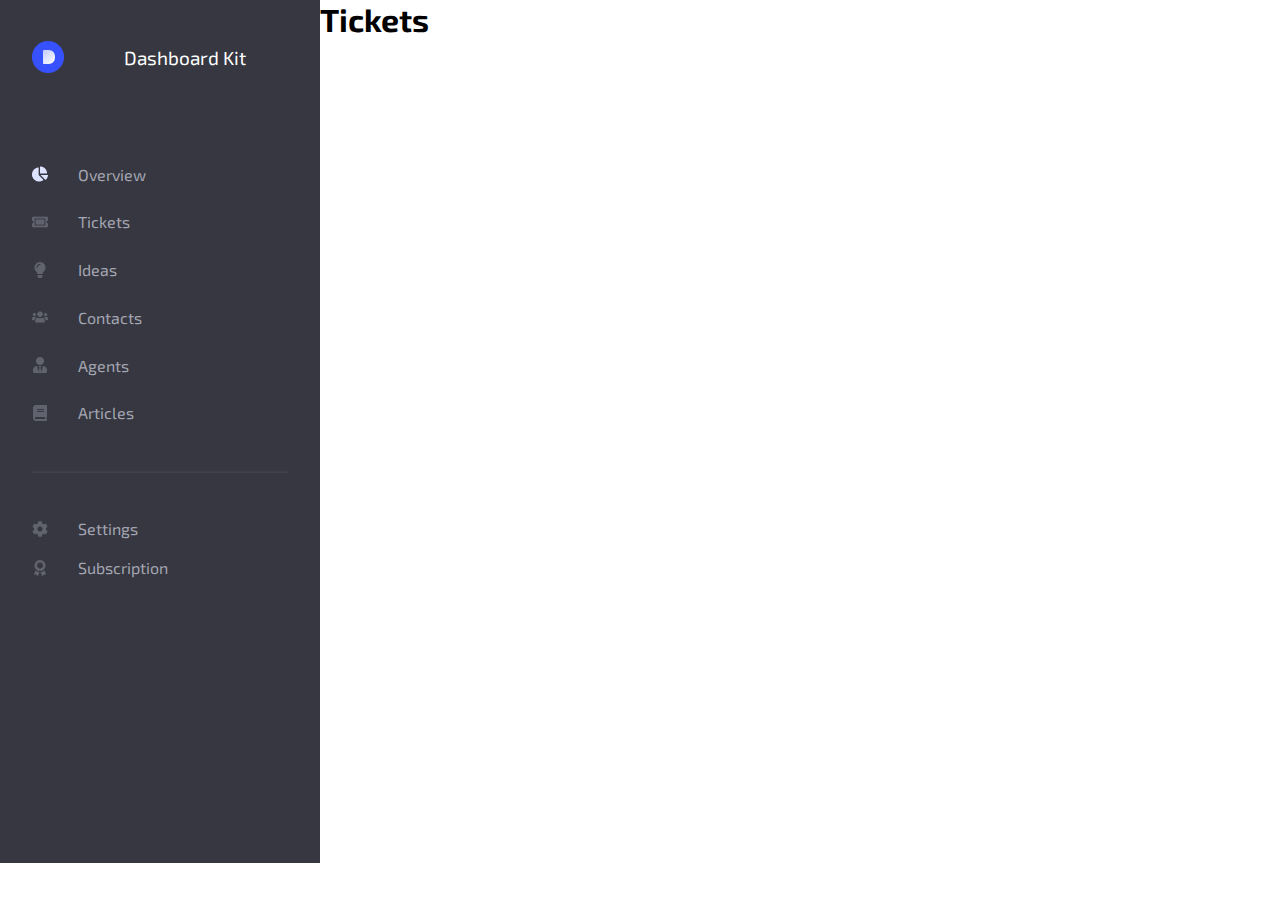
==== pages/tickets.html @ edb967a6 "feat: :rocket: Initial commit" ====
<!DOCTYPE html>
<html lang="en">

<head>
    <meta charset="UTF-8">
    <meta http-equiv="X-UA-Compatible" content="IE=edge">
    <meta name="viewport" content="width=device-width, initial-scale=1.0">
    <link rel="stylesheet" href="../style.css">
    <title>Tickets</title>
</head>

<body>
    <aside class="aside-menu">
        <div class="aside-header">
            <img src="../images/logo.png" alt="logo" width="32px" height="32px">
            <p>Dashboard Kit</p>
        </div>
        <div class="aside-list">
            <div class="aside-list-main">
                <ul>
                    <a href="../index.html">
                        <img src="../images/1. overview.png" alt="overview">
                        <li>Overview</li>
                    </a>
                    <a href="./tickets.html">
                        <img src="../images/2. tickets.png" alt="tickets">
                        <li>Tickets</li>
                    </a>
                    <a href="#">
                        <img src="../images/3. ideas.png" alt="ideas">
                        <li>Ideas</li>
                    </a>
                    <a href="#">
                        <img src="../images/4. contacts.png" alt="contacts">
                        <li>Contacts</li>
                    </a>
                    <a href="#">
                        <img src="../images/5. agents.png" alt="agents">
                        <li>Agents</li>
                    </a>
                    <a href="#">
                        <img src="../images/6. articles.png" alt="articles">
                        <li>Articles</li>
                    </a>
                </ul>
            </div>
            <hr class="aside-line">
            <div class="aside-list-additional">
                <ul>
                    <a href="#">
                        <img src="../images/a_1. settings.png" alt="settings">
                        <li>Settings</li>
                    </a>
                    <a href="#">
                        <img src="../images/a_2. subscription.png" alt="subscription">
                        <li>Subscription</li>
                    </a>
                </ul>
            </div>
        </div>
    </aside>
    <h1>Tickets</h1>
</body>

</html>
---- style.css ----
@import url('https://fonts.googleapis.com/css2?family=Exo+2:ital,wght@0,200;0,500;1,400&family=Inconsolata&family=Kdam+Thmor+Pro&display=swap');
    * {
        margin: 0;
        padding: 0;
        box-sizing: border-box;
        font-family: 'Exo 2', sans-serif;
    }
    
     ::placeholder {
        color: #A4A6B3;
    }
    /* Aside menu start*/
    
    body {
        display: flex;
        flex-direction: row;
    }
    
    .aside-menu {
        color: white;
        padding: 41px 32px;
        width: 320px;
        background-color: #363740;
        padding-bottom: 30vh;
    }
    
    .aside-header {
        font-size: 19px;
        display: flex;
        align-items: center;
        justify-content: space-between;
        margin-bottom: 63px;
    }
    
    .aside-header p {
        padding-right: 42px;
    }
    
    .aside-line {
        color: grey;
        width: 100%;
        opacity: 6%;
    }
    
    .aside-list {
        justify-content: space-between;
        width: 100%;
        font-size: 16px;
    }
    
    @media(max-width:520px) {
        body {
            flex-direction: column;
        }
        .aside-menu {
            padding: 30px;
            width: 100%;
            align-items: center;
        }
        .aside-list-main {
            align-items: center;
            justify-content: space-around;
        }
        .aside-header p {
            padding-right: 82px;
        }
        .cards-section {
            display: flex;
            flex-wrap: nowrap;
        }
        .graphic-section {
            flex-wrap: wrap;
            min-height: 100%;
            flex-direction: column !important;
        }
        .chart-block {
            height: 30%;
            margin-bottom: 0px;
        }
        .stats-block {
            height: 65%;
            width: 100%;
            flex-direction: row;
            align-items: center;
            flex-wrap: wrap;
        }
        .details-section {
            width: 100%;
            flex-direction: column !important;
        }
        .tickets-block,
        .tasks-block {
            margin-top: 50px;
            width: 260px !important;
        }
    }
    
    @media(max-width:830px) {
        .main-content {
            padding: 5px;
        }
        .main-bar {
            flex-direction: column;
        }
        .main-bar h1 {
            flex: 0.2;
        }
        .nav-content {
            justify-content: space-between;
            flex: 0.8;
            width: 100%;
            margin-right: 80px;
        }
        .search-bar {
            max-width: 30px;
        }
        .chart img {
            width: 200px;
            height: 220px;
        }
        .cards-section {
            flex-wrap: wrap;
        }
    }
    
    .aside-list-main ul {
        height: 35vh;
        align-items: flex-start;
        display: flex;
        flex-direction: column;
        justify-content: space-evenly;
        margin-bottom: 20px;
    }
    
    .aside-list-main ul a {
        align-items: center;
        justify-content: space-around;
        display: flex;
        flex-direction: row;
        list-style: none;
        text-decoration: none;
    }
    
    .aside-list-main ul a li {
        color: #A4A6B3;
        font-size: 16px;
        align-items: flex-start;
        padding-left: 30px;
    }
    
    .aside-list-main ul a li:hover {
        color: aliceblue;
        transition: 0.7s;
    }
    
    .aside-list-additional ul {
        margin-top: 30px;
        height: 10vh;
        align-items: flex-start;
        display: flex;
        flex-direction: column;
        justify-content: space-evenly;
    }
    
    .aside-list-additional ul a {
        align-items: center;
        min-height: 3vh;
        justify-content: space-around;
        display: flex;
        flex-direction: row;
        list-style: none;
        text-decoration: none;
        color: aliceblue;
    }
    
    .aside-list-additional ul a li {
        font-size: 16px;
        align-items: flex-start;
        padding-left: 30px;
        color: #A4A6B3;
    }
    
    .aside-list-additional ul :hover {
        color: aliceblue;
        transition: 0.7s;
    }
    /* Aside end */
    /* Main section start */
    
    .main-content {
        width: 100%;
        display: flex;
        flex-direction: column;
        padding: 30px;
        background-color: #eff3ff
    }
    
    .main-bar {
        align-items: center;
        height: 44px;
        display: flex;
        justify-content: space-between;
    }
    
    .main-bar h1 {
        flex: 0.4;
    }
    
    .nav-content {
        flex: 0.35;
        display: flex;
        align-items: center;
        margin-left: 130px;
        justify-content: space-evenly;
    }
    
    .search-bar {
        width: 160px;
        height: 30px;
        border: 0;
        background-color: #F7F8FC;
    }
    
    .vertical-line {
        border-left: 3px solid #A4A6B3;
        height: 32px;
    }
    
    #btn-notification,
    #btn-search {
        border: 0;
        background-color: #F7F8FC;
    }
    /* Main end */
    /* Cards section start */
    
    .cards-section {
        display: flex;
        align-items: center;
        justify-content: space-between;
        flex-direction: row;
        margin-top: 80px;
        flex-wrap: wrap;
    }
    
    .card {
        padding: 20px 0px;
        border: 1px solid #A4A6B3;
        background-color: #fff;
        border-radius: 5px;
        width: 258px;
        height: 130px;
        display: flex;
        flex-direction: column;
        align-items: center;
        justify-content: space-evenly;
        margin-bottom: 30px;
    }
    
    .card p {
        color: #9FA2B4;
        font-weight: 600;
    }
    
    .card h1 {
        color: #363740;
        font-weight: 700;
    }
    
    .card:hover {
        cursor: pointer;
        background-color: rgb(243, 243, 243);
        transition: 0.7s;
        border: 2px solid blue;
        color: blue;
    }
    
    .card p:hover {
        color: blue;
        transition: 0.7s;
    }
    
    .card h1:hover {
        color: blue;
        transition: 0.7s;
    }
    /* Cards end*/
    /* Graphic section start */
    
    .graphic-section {
        margin-top: 20px;
        height: 546px;
        border: 1px solid #9FA2B4;
        border-radius: 5px;
        background-color: #F7F8FC;
        display: flex;
        flex-direction: row;
    }
    
    .chart-block {
        flex: 0.65;
        margin: 32px;
    }
    
    .chart-header {
        font-size: 19px;
        font-weight: 700;
    }
    
    .chart-description {
        font-weight: 400;
        font-size: 12px;
        color: #9FA2B4;
        display: flex;
        justify-content: space-between;
        align-items: center;
        flex-direction: row;
        margin-bottom: 54px;
    }
    
    .chart-day {
        width: 180px;
        display: flex;
        flex-direction: row;
        justify-content: space-evenly;
        align-items: center;
    }
    
    .chart-line-today {
        width: 16px;
        height: 1px;
        border: 1px solid rgb(0, 30, 255);
    }
    
    .chart-line-yesterday {
        width: 16px;
        height: 1px;
        border: 1px solid rgb(201, 201, 201);
    }
    
    .stats-block {
        border-left: 1px solid #d4d4d5;
        flex: 0.35;
        display: flex;
        flex-direction: column;
        justify-content: space-between;
        align-items: center;
    }
    
    .stats-resolved,
    .stats-received,
    .stats-average-first,
    .stats-average-time,
    .stats-resolution {
        border-bottom: 1px solid #d4d4d5;
        width: 100%;
        border-radius: 3px;
        display: flex;
        flex: 0.2;
        justify-content: space-evenly;
        flex-direction: column;
        align-items: center;
    }
    
    .stats-resolved p,
    .stats-received p,
    .stats-average-first p,
    .stats-average-time p,
    .stats-resolution p {
        font-size: 30px;
    }
    
    .stats-header {
        font-size: 16px;
        font-weight: 600;
        color: #9FA2B4;
    }
    /* Graphic end */
    /* Details section start */
    
    .details-section {
        margin-top: 30px;
        display: flex;
        width: 100%;
        height: 340px;
        justify-content: space-between;
        flex-direction: row;
    }
    
    .tickets-block,
    .tasks-block {
        display: flex;
        flex-direction: column;
        background-color: rgb(249, 248, 248);
        border-radius: 5px;
        width: 546px;
        border: 1px solid #A4A6B3;
    }
    
    .tickets-header,
    .tasks-header {
        padding: 32px 32px 16px 32px;
        display: flex;
        flex: 1;
        justify-content: space-between;
        align-items: center;
    }
    
    .tickets-title h1 {
        font-weight: 700;
        font-size: 19px;
    }
    
    .tasks-title h1 {
        font-weight: 700;
        font-size: 19px;
    }
    
    .tasks-title p {
        font-size: 12px;
        font-weight: 400;
    }
    
    .tickets-title p {
        font-size: 12px;
        font-weight: 400;
    }
    
    .tickets-block a,
    .tasks-block a {
        font-weight: 600;
        font-size: 14px;
        text-decoration: none;
        color: blue;
    }
    
    #group {
        color: #A4A6B3;
    }
    
    .tickets-content,
    .tasks-content {
        flex: 5;
        margin-top: 12px;
        display: flex;
        justify-content: space-between;
        flex-direction: column;
    }
    
    .tickets-item,
    .tasks-item {
        padding-left: 32px;
        padding-right: 32px;
        display: flex;
        flex: 1;
        flex-direction: row;
        align-items: center;
        justify-content: space-between;
    }
    
    .tickets-item h4 {
        font-size: 14px;
        font-weight: 600;
    }
    
    .tickets-item p {
        color: #9FA2B4;
    }
    
    #task-input {
        height: 100%;
        color: #d4d4d5;
        border-radius: 5px;
        border: 1px solid #F7F8FC;
        background-color: rgb(249, 248, 248);
        width: 90%;
    }
    
    #btn-add {
        border: 1px solid #d4d5d6;
        border-radius: 10px;
        color: #9FA2B4;
        font-size: 20px;
        font-weight: 600;
        background-color: #e3e3e5;
        width: 30px;
        height: 30px;
    }
    
    #urgent-label {
        border-radius: 8px;
        background-color: #FEC400;
        color: #F7F8FC;
        text-align: center;
        width: 100px;
    }
    
    #new-label {
        border-radius: 8px;
        background-color: #29CC97;
        color: #F7F8FC;
        text-align: center;
        width: 100px;
    }
    
    #default-label {
        border-radius: 8px;
        background-color: #F0F1F7;
        color: #9FA2B4;
        text-align: center;
        width: 100px;
    }
    /* Detalis end */
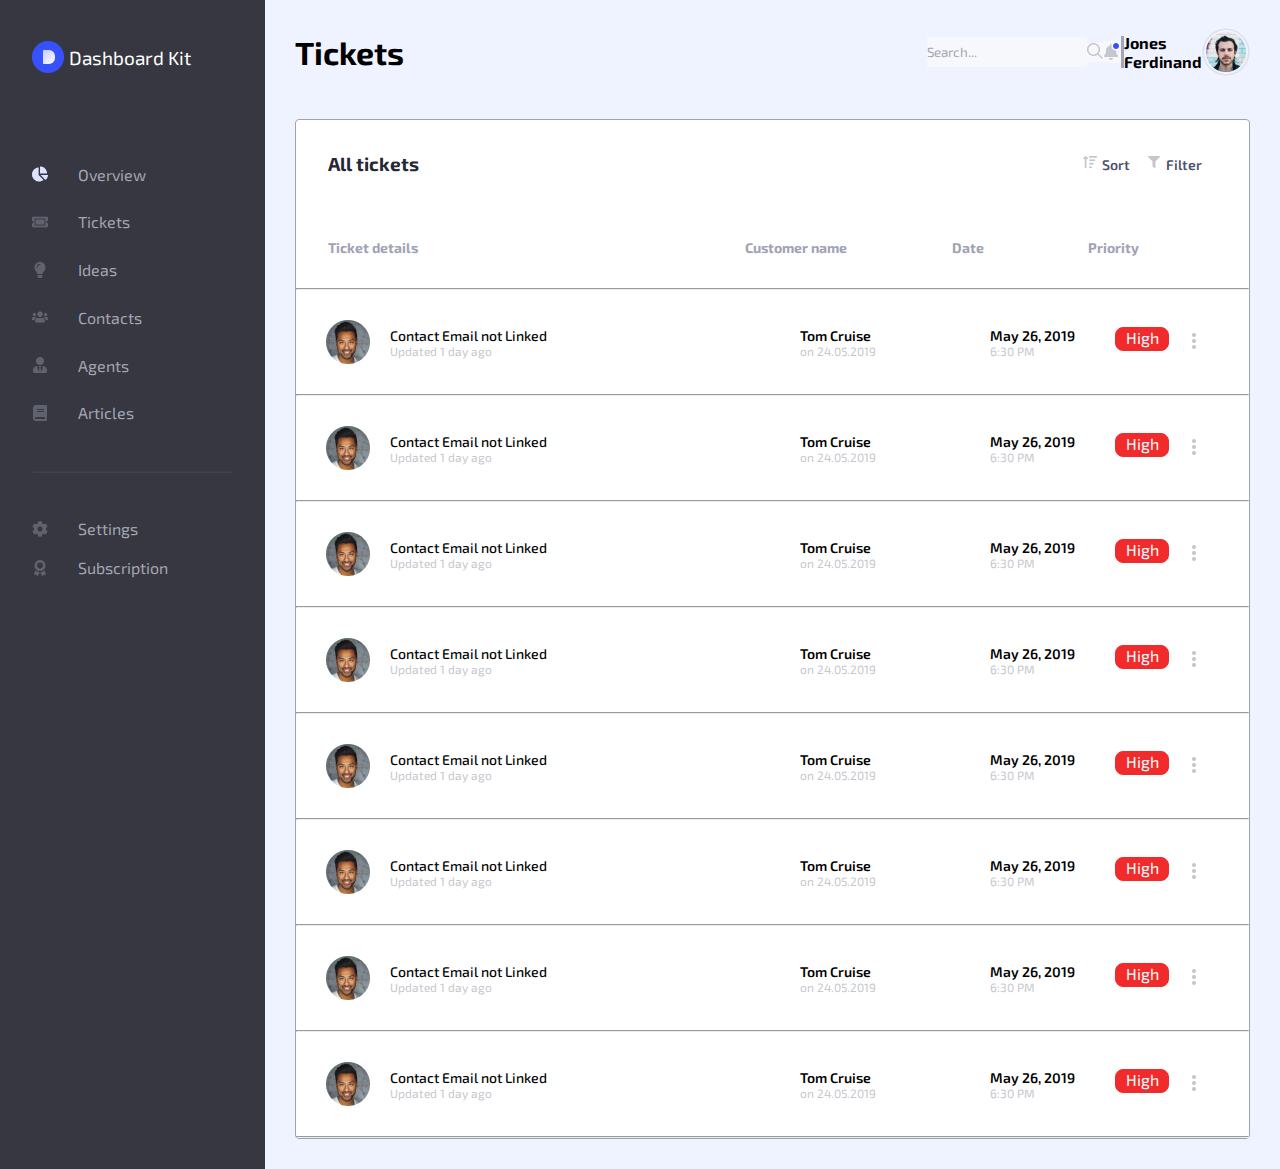
==== commit 47f48988: "feat: :art: Tickets page add" ====
--- a/pages/tickets.html
+++ b/pages/tickets.html
@@ -5,7 +5,8 @@
     <meta charset="UTF-8">
     <meta http-equiv="X-UA-Compatible" content="IE=edge">
     <meta name="viewport" content="width=device-width, initial-scale=1.0">
-    <link rel="stylesheet" href="../style.css">
+    <link rel="stylesheet" href="../styles/style.css">
+    <link rel="stylesheet" href="../styles/tickets.css">
     <title>Tickets</title>
 </head>
 
@@ -59,7 +60,264 @@
             </div>
         </div>
     </aside>
-    <h1>Tickets</h1>
+    <main class="tickets-main">
+        <nav class="main-bar">
+            <h1>Tickets</h1>
+            <div class="nav-content">
+                <input class="search-bar" placeholder="Search..." type="text">
+                <button id="btn-search">
+                    <img src="../images/search.png" alt="search">
+                </button>
+                <button id="btn-notification">
+                    <img src="../images/new.png" alt="notification">
+                </button>
+                <span class="vertical-line"></span>
+                <h4>Jones Ferdinand</h4>
+                <img src="../images/photo.png" alt="account">
+            </div>
+        </nav>
+        <section class="tickets-section">
+            <div class="tickets-section-header">
+                <h2 class="tickets-section-title">All tickets</h2>
+                <div class="ticket-btns">
+                    <div class="btn">
+                        <img src="../images/sort.png" alt="sort">
+                        <button id="btn-sort">Sort</button>
+                    </div>
+                    <div class="btn">
+                        <img src="../images/filter.png" alt="filter">
+                        <button id="btn-filter">Filter</button>
+                    </div>
+
+                </div>
+            </div>
+            <div class="tickets-table-description">
+                <h2 class="tickets-decription-title">Ticket details</h2>
+                <h2 class="tickets-decription-customer">Customer name</h2>
+                <h2 class="tickets-decription-date">Date</h2>
+                <h2 class="tickets-decription-prioriy">Priority</h2>
+            </div>
+            <hr style="width: 100%;">
+            <div class="customers-table">
+                <div class="customer-section">
+                    <div class="customer-message">
+                        <img src="../images/5.png" alt="customer">
+                        <div class="customer-message-details">
+                            <h4>Contact Email not Linked</h4>
+                            <p>Updated 1 day ago</p>
+                        </div>
+                    </div>
+                    <div class="customer-section-details">
+                        <div class="customer-name">
+                            <h4>Tom Cruise</h4>
+                            <p>on 24.05.2019</p>
+                        </div>
+                        <div class="customer-date">
+                            <h4>May 26, 2019</h4>
+                            <p>6:30 PM</p>
+                        </div>
+                        <div class="customer-priority">
+                            <div class="priority-label">High</div>
+                        </div>
+
+                    </div>
+                    <div class="icon-more">
+                        <img src="../images/more - vertical.png" alt="more">
+                    </div>
+                </div>
+                <hr>
+                <div class="customer-section">
+                    <div class="customer-message">
+                        <img src="../images/5.png" alt="customer">
+                        <div class="customer-message-details">
+                            <h4>Contact Email not Linked</h4>
+                            <p>Updated 1 day ago</p>
+                        </div>
+                    </div>
+                    <div class="customer-section-details">
+                        <div class="customer-name">
+                            <h4>Tom Cruise</h4>
+                            <p>on 24.05.2019</p>
+                        </div>
+                        <div class="customer-date">
+                            <h4>May 26, 2019</h4>
+                            <p>6:30 PM</p>
+                        </div>
+                        <div class="customer-priority">
+                            <div class="priority-label">High</div>
+                        </div>
+
+                    </div>
+                    <div class="icon-more">
+                        <img src="../images/more - vertical.png" alt="more">
+                    </div>
+                </div>
+                <hr>
+                <div class="customer-section">
+                    <div class="customer-message">
+                        <img src="../images/5.png" alt="customer">
+                        <div class="customer-message-details">
+                            <h4>Contact Email not Linked</h4>
+                            <p>Updated 1 day ago</p>
+                        </div>
+                    </div>
+                    <div class="customer-section-details">
+                        <div class="customer-name">
+                            <h4>Tom Cruise</h4>
+                            <p>on 24.05.2019</p>
+                        </div>
+                        <div class="customer-date">
+                            <h4>May 26, 2019</h4>
+                            <p>6:30 PM</p>
+                        </div>
+                        <div class="customer-priority">
+                            <div class="priority-label">High</div>
+                        </div>
+
+                    </div>
+                    <div class="icon-more">
+                        <img src="../images/more - vertical.png" alt="more">
+                    </div>
+                </div>
+                <hr>
+                <div class="customer-section">
+                    <div class="customer-message">
+                        <img src="../images/5.png" alt="customer">
+                        <div class="customer-message-details">
+                            <h4>Contact Email not Linked</h4>
+                            <p>Updated 1 day ago</p>
+                        </div>
+                    </div>
+                    <div class="customer-section-details">
+                        <div class="customer-name">
+                            <h4>Tom Cruise</h4>
+                            <p>on 24.05.2019</p>
+                        </div>
+                        <div class="customer-date">
+                            <h4>May 26, 2019</h4>
+                            <p>6:30 PM</p>
+                        </div>
+                        <div class="customer-priority">
+                            <div class="priority-label">High</div>
+                        </div>
+
+                    </div>
+                    <div class="icon-more">
+                        <img src="../images/more - vertical.png" alt="more">
+                    </div>
+                </div>
+                <hr>
+                <div class="customer-section">
+                    <div class="customer-message">
+                        <img src="../images/5.png" alt="customer">
+                        <div class="customer-message-details">
+                            <h4>Contact Email not Linked</h4>
+                            <p>Updated 1 day ago</p>
+                        </div>
+                    </div>
+                    <div class="customer-section-details">
+                        <div class="customer-name">
+                            <h4>Tom Cruise</h4>
+                            <p>on 24.05.2019</p>
+                        </div>
+                        <div class="customer-date">
+                            <h4>May 26, 2019</h4>
+                            <p>6:30 PM</p>
+                        </div>
+                        <div class="customer-priority">
+                            <div class="priority-label">High</div>
+                        </div>
+
+                    </div>
+                    <div class="icon-more">
+                        <img src="../images/more - vertical.png" alt="more">
+                    </div>
+                </div>
+                <hr>
+                <div class="customer-section">
+                    <div class="customer-message">
+                        <img src="../images/5.png" alt="customer">
+                        <div class="customer-message-details">
+                            <h4>Contact Email not Linked</h4>
+                            <p>Updated 1 day ago</p>
+                        </div>
+                    </div>
+                    <div class="customer-section-details">
+                        <div class="customer-name">
+                            <h4>Tom Cruise</h4>
+                            <p>on 24.05.2019</p>
+                        </div>
+                        <div class="customer-date">
+                            <h4>May 26, 2019</h4>
+                            <p>6:30 PM</p>
+                        </div>
+                        <div class="customer-priority">
+                            <div class="priority-label">High</div>
+                        </div>
+
+                    </div>
+                    <div class="icon-more">
+                        <img src="../images/more - vertical.png" alt="more">
+                    </div>
+                </div>
+                <hr>
+                <div class="customer-section">
+                    <div class="customer-message">
+                        <img src="../images/5.png" alt="customer">
+                        <div class="customer-message-details">
+                            <h4>Contact Email not Linked</h4>
+                            <p>Updated 1 day ago</p>
+                        </div>
+                    </div>
+                    <div class="customer-section-details">
+                        <div class="customer-name">
+                            <h4>Tom Cruise</h4>
+                            <p>on 24.05.2019</p>
+                        </div>
+                        <div class="customer-date">
+                            <h4>May 26, 2019</h4>
+                            <p>6:30 PM</p>
+                        </div>
+                        <div class="customer-priority">
+                            <div class="priority-label">High</div>
+                        </div>
+
+                    </div>
+                    <div class="icon-more">
+                        <img src="../images/more - vertical.png" alt="more">
+                    </div>
+                </div>
+                <hr>
+                <div class="customer-section">
+                    <div class="customer-message">
+                        <img src="../images/5.png" alt="customer">
+                        <div class="customer-message-details">
+                            <h4>Contact Email not Linked</h4>
+                            <p>Updated 1 day ago</p>
+                        </div>
+                    </div>
+                    <div class="customer-section-details">
+                        <div class="customer-name">
+                            <h4>Tom Cruise</h4>
+                            <p>on 24.05.2019</p>
+                        </div>
+                        <div class="customer-date">
+                            <h4>May 26, 2019</h4>
+                            <p>6:30 PM</p>
+                        </div>
+                        <div class="customer-priority">
+                            <div class="priority-label">High</div>
+                        </div>
+
+                    </div>
+                    <div class="icon-more">
+                        <img src="../images/more - vertical.png" alt="more">
+                    </div>
+                </div>
+                <hr>
+            </div>
+        </section>
+    </main>
 </body>
 
 </html>--- a/styles/style.css
+++ b/styles/style.css
@@ -0,0 +1,510 @@
+    @import url('https://fonts.googleapis.com/css2?family=Exo+2:ital,wght@0,200;0,500;1,400&family=Inconsolata&family=Kdam+Thmor+Pro&display=swap');
+    * {
+        margin: 0;
+        padding: 0;
+        box-sizing: border-box;
+        font-family: 'Exo 2', sans-serif;
+    }
+    
+     ::placeholder {
+        color: #A4A6B3;
+    }
+    /* Aside menu start*/
+    
+    body {
+        display: flex;
+        flex-direction: row;
+    }
+    
+    .aside-menu {
+        color: white;
+        padding: 41px 32px;
+        width: 320px;
+        background-color: #363740;
+        padding-bottom: 30vh;
+    }
+    
+    .aside-header {
+        font-size: 19px;
+        display: flex;
+        align-items: center;
+        justify-content: space-between;
+        margin-bottom: 63px;
+    }
+    
+    .aside-header p {
+        padding-right: 42px;
+    }
+    
+    .aside-line {
+        color: grey;
+        width: 100%;
+        opacity: 6%;
+    }
+    
+    .aside-list {
+        justify-content: space-between;
+        width: 100%;
+        font-size: 16px;
+    }
+    
+    @media(max-width:520px) {
+        body {
+            flex-direction: column
+        }
+        .aside-menu {
+            padding: 30px;
+            width: 100%;
+            align-items: center;
+        }
+        .aside-list-main {
+            align-items: center;
+            justify-content: space-around;
+        }
+        .aside-header p {
+            padding-right: 82px;
+        }
+        .cards-section {
+            display: flex;
+            flex-wrap: nowrap;
+        }
+        .graphic-section {
+            flex-wrap: wrap;
+            min-height: 100%;
+            flex-direction: column !important;
+        }
+        .chart-block {
+            height: 30%;
+            margin-bottom: 0px;
+        }
+        .stats-block {
+            height: 65%;
+            width: 100%;
+            flex-direction: row;
+            align-items: center;
+            flex-wrap: wrap;
+        }
+        .details-section {
+            width: 100%;
+            flex-direction: column !important;
+        }
+        .tickets-block,
+        .tasks-block {
+            margin-top: 50px;
+            width: 260px !important;
+        }
+    }
+    
+    @media(max-width:830px) {
+        .main-bar {
+            flex-direction: column;
+        }
+        .main-bar h1 {
+            flex: 0.2;
+        }
+        .nav-content {
+            justify-content: space-between;
+            flex: 0.8;
+            width: 100%;
+            margin-right: 80px;
+        }
+        .search-bar {
+            max-width: 30px;
+        }
+        .chart img {
+            width: 200px;
+            height: 220px;
+        }
+        .cards-section {
+            flex-wrap: wrap;
+        }
+    }
+    
+    .aside-list-main ul {
+        height: 35vh;
+        align-items: flex-start;
+        display: flex;
+        flex-direction: column;
+        justify-content: space-evenly;
+        margin-bottom: 20px;
+    }
+    
+    .aside-list-main ul a {
+        align-items: center;
+        justify-content: space-around;
+        display: flex;
+        flex-direction: row;
+        list-style: none;
+        text-decoration: none;
+    }
+    
+    .aside-list-main ul a li {
+        color: #A4A6B3;
+        font-size: 16px;
+        align-items: flex-start;
+        padding-left: 30px;
+    }
+    
+    .aside-list-main ul a li:hover {
+        color: aliceblue;
+        transition: 0.7s;
+    }
+    
+    .aside-list-additional ul {
+        margin-top: 30px;
+        height: 10vh;
+        align-items: flex-start;
+        display: flex;
+        flex-direction: column;
+        justify-content: space-evenly;
+    }
+    
+    .aside-list-additional ul a {
+        align-items: center;
+        min-height: 3vh;
+        justify-content: space-around;
+        display: flex;
+        flex-direction: row;
+        list-style: none;
+        text-decoration: none;
+        color: aliceblue;
+    }
+    
+    .aside-list-additional ul a li {
+        font-size: 16px;
+        align-items: flex-start;
+        padding-left: 30px;
+        color: #A4A6B3;
+    }
+    
+    .aside-list-additional ul :hover {
+        color: aliceblue;
+        transition: 0.7s;
+    }
+    /* Aside end */
+    /* Main section start */
+    
+    .main-content {
+        width: 100%;
+        display: flex;
+        flex-direction: column;
+        padding: 30px;
+        background-color: #eff3ff
+    }
+    
+    .main-bar {
+        align-items: center;
+        height: 44px;
+        display: flex;
+        justify-content: space-between;
+    }
+    
+    .main-bar h1 {
+        flex: 0.4;
+    }
+    
+    .nav-content {
+        flex: 0.35;
+        display: flex;
+        align-items: center;
+        margin-left: 130px;
+        justify-content: space-evenly;
+    }
+    
+    .search-bar {
+        width: 160px;
+        height: 30px;
+        border: 0;
+        background-color: #F7F8FC;
+    }
+    
+    .vertical-line {
+        border-left: 3px solid #A4A6B3;
+        height: 32px;
+    }
+    
+    #btn-notification,
+    #btn-search {
+        border: 0;
+        background-color: #F7F8FC;
+    }
+    /* Main end */
+    /* Cards section start */
+    
+    .cards-section {
+        display: flex;
+        align-items: center;
+        justify-content: space-between;
+        flex-direction: row;
+        margin-top: 80px;
+        flex-wrap: wrap;
+    }
+    
+    .card {
+        padding: 20px 0px;
+        border: 1px solid #A4A6B3;
+        background-color: #fff;
+        border-radius: 5px;
+        width: 258px;
+        height: 130px;
+        display: flex;
+        flex-direction: column;
+        align-items: center;
+        justify-content: space-evenly;
+        margin-bottom: 30px;
+    }
+    
+    .card p {
+        color: #9FA2B4;
+        font-weight: 600;
+    }
+    
+    .card h1 {
+        color: #363740;
+        font-weight: 700;
+    }
+    
+    .card:hover {
+        cursor: pointer;
+        background-color: rgb(243, 243, 243);
+        transition: 0.7s;
+        border: 2px solid blue;
+        color: blue;
+    }
+    
+    .card p:hover {
+        color: blue;
+        transition: 0.7s;
+    }
+    
+    .card h1:hover {
+        color: blue;
+        transition: 0.7s;
+    }
+    /* Cards end*/
+    /* Graphic section start */
+    
+    .graphic-section {
+        margin-top: 20px;
+        height: 546px;
+        border: 1px solid #9FA2B4;
+        border-radius: 5px;
+        background-color: #F7F8FC;
+        display: flex;
+        flex-direction: row;
+    }
+    
+    .chart-block {
+        flex: 0.65;
+        margin: 32px;
+    }
+    
+    .chart-header {
+        font-size: 19px;
+        font-weight: 700;
+    }
+    
+    .chart-description {
+        font-weight: 400;
+        font-size: 12px;
+        color: #9FA2B4;
+        display: flex;
+        justify-content: space-between;
+        align-items: center;
+        flex-direction: row;
+        margin-bottom: 54px;
+    }
+    
+    .chart-day {
+        width: 180px;
+        display: flex;
+        flex-direction: row;
+        justify-content: space-evenly;
+        align-items: center;
+    }
+    
+    .chart-line-today {
+        width: 16px;
+        height: 1px;
+        border: 1px solid rgb(0, 30, 255);
+    }
+    
+    .chart-line-yesterday {
+        width: 16px;
+        height: 1px;
+        border: 1px solid rgb(201, 201, 201);
+    }
+    
+    .stats-block {
+        border-left: 1px solid #d4d4d5;
+        flex: 0.35;
+        display: flex;
+        flex-direction: column;
+        justify-content: space-between;
+        align-items: center;
+    }
+    
+    .stats-resolved,
+    .stats-received,
+    .stats-average-first,
+    .stats-average-time,
+    .stats-resolution {
+        border-bottom: 1px solid #d4d4d5;
+        width: 100%;
+        border-radius: 3px;
+        display: flex;
+        flex: 0.2;
+        justify-content: space-evenly;
+        flex-direction: column;
+        align-items: center;
+    }
+    
+    .stats-resolved p,
+    .stats-received p,
+    .stats-average-first p,
+    .stats-average-time p,
+    .stats-resolution p {
+        font-size: 30px;
+    }
+    
+    .stats-header {
+        font-size: 16px;
+        font-weight: 600;
+        color: #9FA2B4;
+    }
+    /* Graphic end */
+    /* Details section start */
+    
+    .details-section {
+        margin-top: 30px;
+        display: flex;
+        width: 100%;
+        height: 340px;
+        justify-content: space-between;
+        flex-direction: row;
+    }
+    
+    .tickets-block,
+    .tasks-block {
+        display: flex;
+        flex-direction: column;
+        background-color: rgb(249, 248, 248);
+        border-radius: 5px;
+        width: 546px;
+        border: 1px solid #A4A6B3;
+    }
+    
+    .tickets-header,
+    .tasks-header {
+        padding: 32px 32px 16px 32px;
+        display: flex;
+        flex: 1;
+        justify-content: space-between;
+        align-items: center;
+    }
+    
+    .tickets-title h1 {
+        font-weight: 700;
+        font-size: 19px;
+    }
+    
+    .tasks-title h1 {
+        font-weight: 700;
+        font-size: 19px;
+    }
+    
+    .tasks-title p {
+        font-size: 12px;
+        font-weight: 400;
+    }
+    
+    .tickets-title p {
+        font-size: 12px;
+        font-weight: 400;
+    }
+    
+    .tickets-block a,
+    .tasks-block a {
+        font-weight: 600;
+        font-size: 14px;
+        text-decoration: none;
+        color: blue;
+    }
+    
+    #group {
+        color: #A4A6B3;
+    }
+    
+    .tickets-content,
+    .tasks-content {
+        flex: 5;
+        margin-top: 12px;
+        display: flex;
+        justify-content: space-between;
+        flex-direction: column;
+    }
+    
+    .tickets-item,
+    .tasks-item {
+        padding-left: 32px;
+        padding-right: 32px;
+        display: flex;
+        flex: 1;
+        flex-direction: row;
+        align-items: center;
+        justify-content: space-between;
+    }
+    
+    .tickets-item h4 {
+        font-size: 14px;
+        font-weight: 600;
+    }
+    
+    .tickets-item p {
+        color: #9FA2B4;
+    }
+    
+    #task-input {
+        height: 100%;
+        color: #d4d4d5;
+        border-radius: 5px;
+        border: 1px solid #F7F8FC;
+        background-color: rgb(249, 248, 248);
+        width: 90%;
+    }
+    
+    #btn-add {
+        border: 1px solid #d4d5d6;
+        border-radius: 10px;
+        color: #9FA2B4;
+        font-size: 20px;
+        font-weight: 600;
+        background-color: #e3e3e5;
+        width: 30px;
+        height: 30px;
+    }
+    
+    #urgent-label {
+        border-radius: 8px;
+        background-color: #FEC400;
+        color: #F7F8FC;
+        text-align: center;
+        width: 100px;
+    }
+    
+    #new-label {
+        border-radius: 8px;
+        background-color: #29CC97;
+        color: #F7F8FC;
+        text-align: center;
+        width: 100px;
+    }
+    
+    #default-label {
+        border-radius: 8px;
+        background-color: #F0F1F7;
+        color: #9FA2B4;
+        text-align: center;
+        width: 100px;
+    }
+    /* Detalis end */--- a/styles/tickets.css
+++ b/styles/tickets.css
@@ -0,0 +1,168 @@
+/* Tickets section start */
+
+.tickets-main {
+    width: 100%;
+    display: flex;
+    flex-direction: column;
+    padding: 30px;
+    background-color: #eff3ff
+}
+
+@media(max-width:520px) {
+    .tickets-table-description {
+        padding: 0px 15px 0px 15px !important;
+    }
+}
+
+.tickets-section {
+    border: 1px solid #9FA2B4;
+    border-radius: 4px;
+    margin-top: 45px;
+    background-color: #fff;
+}
+
+.tickets-section-header {
+    display: flex;
+    flex-direction: row;
+    padding: 32px;
+    align-items: center;
+    justify-content: space-between;
+}
+
+.tickets-section-title {
+    font-size: 19px;
+    font-weight: 700;
+    color: #252733;
+}
+
+.ticket-btns {
+    display: flex;
+    flex-direction: row;
+    width: 150px;
+    justify-content: space-evenly;
+}
+
+#btn-sort,
+#btn-filter {
+    color: #4B506D;
+    font-size: 14px;
+    font-weight: 600;
+    border: none;
+    background-color: #fff;
+}
+
+.tickets-table-description {
+    padding: 32px;
+    width: 100%;
+    display: flex;
+    flex-direction: row;
+    padding-right: 110px;
+    justify-content: space-between;
+}
+
+.tickets-decription-title {
+    flex: 0.5;
+    font-size: 14px;
+    font-weight: 700;
+    color: #9FA2B4;
+}
+
+.tickets-decription-customer,
+.tickets-decription-date,
+.tickets-decription-prioriy {
+    font-size: 14px;
+    font-weight: 700;
+    color: #9FA2B4;
+}
+
+hr {
+    color: #9FA2B4;
+}
+
+.customer-section {
+    width: 100%;
+    padding: 30px 30px;
+    display: flex;
+    flex-direction: row;
+    align-items: center;
+    justify-content: space-between;
+}
+
+.customer-message {
+    flex: 1;
+    display: flex;
+    align-items: center;
+    flex-direction: row;
+}
+
+.customer-message-details {
+    padding-left: 20px;
+    display: flex;
+    flex-direction: column;
+}
+
+.customer-message-details h4 {
+    font-size: 14px;
+    font-weight: 500;
+}
+
+.customer-message-details p {
+    color: #C5C7CD;
+    font-weight: 400;
+    font-size: 12px;
+}
+
+.customer-section-details {
+    flex: 0.7;
+    display: flex;
+    flex-direction: row;
+    justify-content: space-between;
+}
+
+.customer-name {
+    margin-left: -22px;
+}
+
+.customer-name h4 {
+    font-size: 14px;
+    font-weight: 600;
+}
+
+.customer-name p {
+    color: #C5C7CD;
+    font-weight: 400;
+    font-size: 12px;
+}
+
+.customer-date {
+    padding-left: 74px;
+}
+
+.customer-date h4 {
+    font-size: 14px;
+    font-weight: 600;
+}
+
+.customer-date p {
+    color: #C5C7CD;
+    font-weight: 400;
+    font-size: 12px;
+}
+
+.customer-priority {
+    border: 1px solid #F12B2C;
+    width: 54px;
+    text-align: center;
+    border-radius: 8px;
+    color: rgb(254, 254, 254);
+    height: 24px;
+    background-color: #F12B2C;
+}
+
+.icon-more {
+    flex: 0.1;
+    text-align: center;
+}
+
+
+/* Tickets end */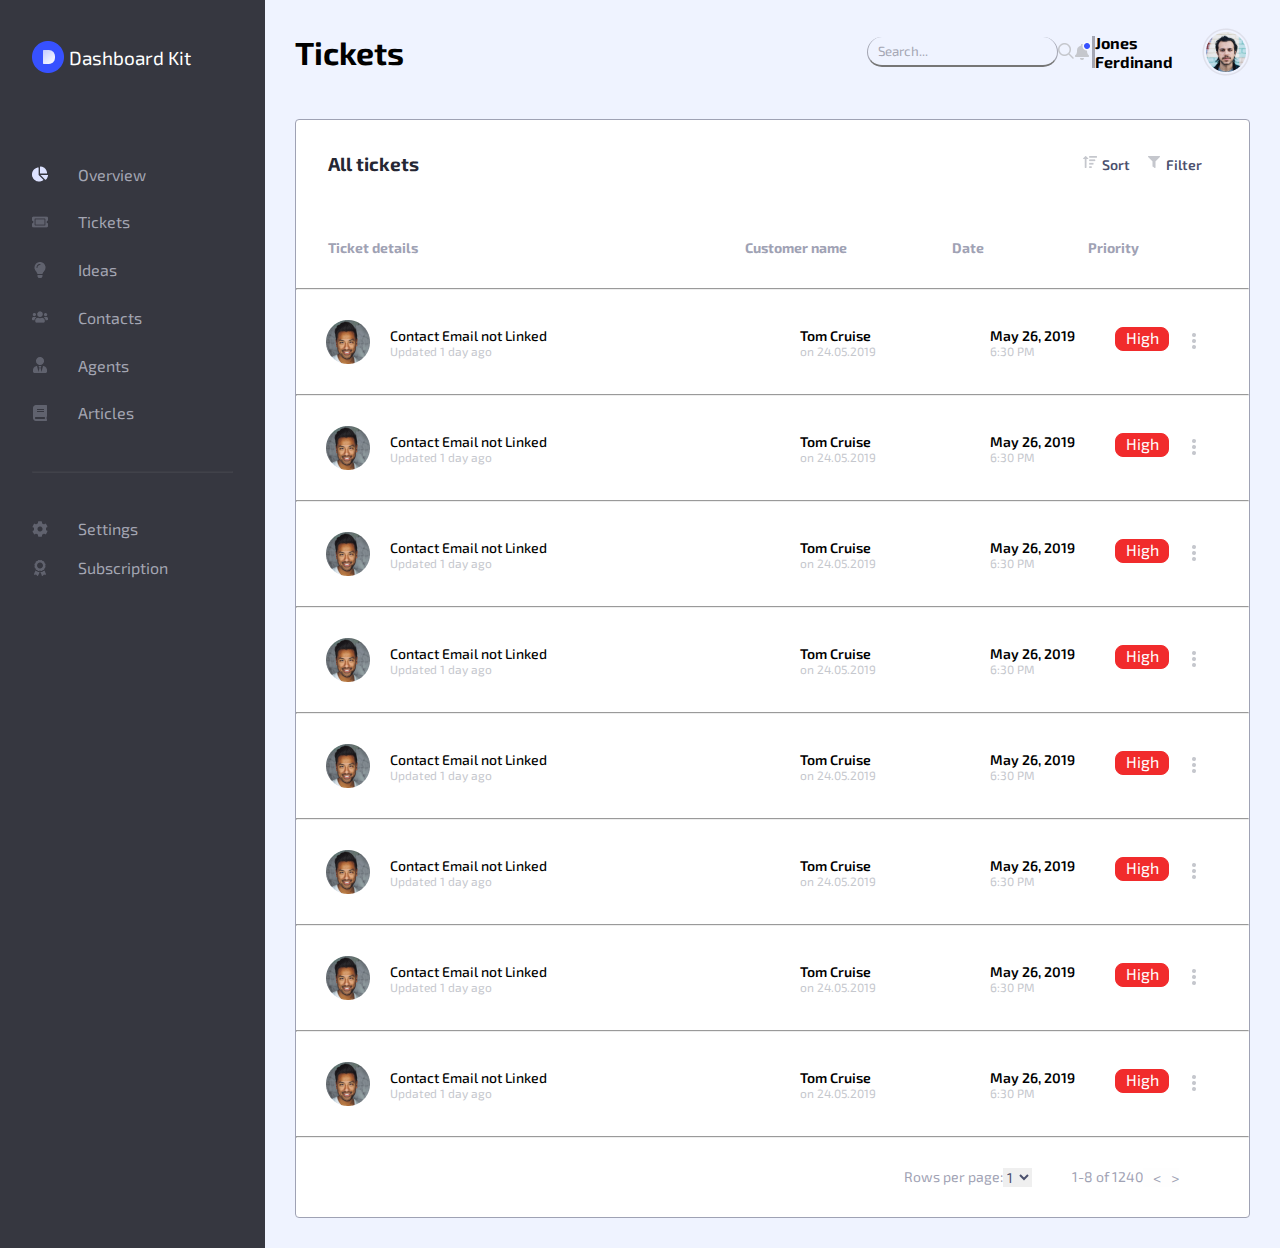
==== commit 04ad6eb0: "refactor: :art: Format code" ====
--- a/pages/tickets.html
+++ b/pages/tickets.html
@@ -13,49 +13,49 @@
 <body>
     <aside class="aside-menu">
         <div class="aside-header">
-            <img src="../images/logo.png" alt="logo" width="32px" height="32px">
+            <img src="../images/logo.png" alt="logo">
             <p>Dashboard Kit</p>
         </div>
         <div class="aside-list">
             <div class="aside-list-main">
                 <ul>
-                    <a href="../index.html">
-                        <img src="../images/1. overview.png" alt="overview">
-                        <li>Overview</li>
-                    </a>
-                    <a href="./tickets.html">
-                        <img src="../images/2. tickets.png" alt="tickets">
-                        <li>Tickets</li>
-                    </a>
-                    <a href="#">
-                        <img src="../images/3. ideas.png" alt="ideas">
-                        <li>Ideas</li>
-                    </a>
-                    <a href="#">
-                        <img src="../images/4. contacts.png" alt="contacts">
-                        <li>Contacts</li>
-                    </a>
-                    <a href="#">
-                        <img src="../images/5. agents.png" alt="agents">
-                        <li>Agents</li>
-                    </a>
-                    <a href="#">
-                        <img src="../images/6. articles.png" alt="articles">
-                        <li>Articles</li>
-                    </a>
+                    <li>
+                        <img src="../images/overview.png" alt="overview">
+                        <a href="../index.html">Overview</a>
+                    </li>
+                    <li>
+                        <img src="../images/tickets.png" alt="tickets">
+                        <a href="./tickets.html">Tickets</a>
+                    </li>
+                    <li>
+                        <img src="../images/ideas.png" alt="ideas">
+                        <a href="#">Ideas</a>
+                    </li>
+                    <li>
+                        <img src="../images/contacts.png" alt="contacts">
+                        <a href="#">Contacts</a>
+                    </li>
+                    <li>
+                        <img src="../images/agents.png" alt="agents">
+                        <a href="#">Agents</a>
+                    </li>
+                    <li>
+                        <img src="../images/articles.png" alt="articles">
+                        <a href="#">Articles</a>
+                    </li>
                 </ul>
             </div>
             <hr class="aside-line">
             <div class="aside-list-additional">
                 <ul>
-                    <a href="#">
-                        <img src="../images/a_1. settings.png" alt="settings">
-                        <li>Settings</li>
-                    </a>
-                    <a href="#">
-                        <img src="../images/a_2. subscription.png" alt="subscription">
-                        <li>Subscription</li>
-                    </a>
+                    <li>
+                        <img src="../images/settings.png" alt="settings">
+                        <a href="#">Settings</a>
+                    </li>
+                    <li>
+                        <img src="../images/subscription.png" alt="subscription">
+                        <a href="#">Subscription</a>
+                    </li>
                 </ul>
             </div>
         </div>
@@ -122,199 +122,219 @@
 
                     </div>
                     <div class="icon-more">
-                        <img src="../images/more - vertical.png" alt="more">
-                    </div>
-                </div>
-                <hr>
-                <div class="customer-section">
-                    <div class="customer-message">
-                        <img src="../images/5.png" alt="customer">
-                        <div class="customer-message-details">
-                            <h4>Contact Email not Linked</h4>
-                            <p>Updated 1 day ago</p>
-                        </div>
-                    </div>
-                    <div class="customer-section-details">
-                        <div class="customer-name">
-                            <h4>Tom Cruise</h4>
-                            <p>on 24.05.2019</p>
-                        </div>
-                        <div class="customer-date">
-                            <h4>May 26, 2019</h4>
-                            <p>6:30 PM</p>
-                        </div>
-                        <div class="customer-priority">
-                            <div class="priority-label">High</div>
-                        </div>
-
-                    </div>
-                    <div class="icon-more">
-                        <img src="../images/more - vertical.png" alt="more">
-                    </div>
-                </div>
-                <hr>
-                <div class="customer-section">
-                    <div class="customer-message">
-                        <img src="../images/5.png" alt="customer">
-                        <div class="customer-message-details">
-                            <h4>Contact Email not Linked</h4>
-                            <p>Updated 1 day ago</p>
-                        </div>
-                    </div>
-                    <div class="customer-section-details">
-                        <div class="customer-name">
-                            <h4>Tom Cruise</h4>
-                            <p>on 24.05.2019</p>
-                        </div>
-                        <div class="customer-date">
-                            <h4>May 26, 2019</h4>
-                            <p>6:30 PM</p>
-                        </div>
-                        <div class="customer-priority">
-                            <div class="priority-label">High</div>
-                        </div>
-
-                    </div>
-                    <div class="icon-more">
-                        <img src="../images/more - vertical.png" alt="more">
-                    </div>
-                </div>
-                <hr>
-                <div class="customer-section">
-                    <div class="customer-message">
-                        <img src="../images/5.png" alt="customer">
-                        <div class="customer-message-details">
-                            <h4>Contact Email not Linked</h4>
-                            <p>Updated 1 day ago</p>
-                        </div>
-                    </div>
-                    <div class="customer-section-details">
-                        <div class="customer-name">
-                            <h4>Tom Cruise</h4>
-                            <p>on 24.05.2019</p>
-                        </div>
-                        <div class="customer-date">
-                            <h4>May 26, 2019</h4>
-                            <p>6:30 PM</p>
-                        </div>
-                        <div class="customer-priority">
-                            <div class="priority-label">High</div>
-                        </div>
-
-                    </div>
-                    <div class="icon-more">
-                        <img src="../images/more - vertical.png" alt="more">
-                    </div>
-                </div>
-                <hr>
-                <div class="customer-section">
-                    <div class="customer-message">
-                        <img src="../images/5.png" alt="customer">
-                        <div class="customer-message-details">
-                            <h4>Contact Email not Linked</h4>
-                            <p>Updated 1 day ago</p>
-                        </div>
-                    </div>
-                    <div class="customer-section-details">
-                        <div class="customer-name">
-                            <h4>Tom Cruise</h4>
-                            <p>on 24.05.2019</p>
-                        </div>
-                        <div class="customer-date">
-                            <h4>May 26, 2019</h4>
-                            <p>6:30 PM</p>
-                        </div>
-                        <div class="customer-priority">
-                            <div class="priority-label">High</div>
-                        </div>
-
-                    </div>
-                    <div class="icon-more">
-                        <img src="../images/more - vertical.png" alt="more">
-                    </div>
-                </div>
-                <hr>
-                <div class="customer-section">
-                    <div class="customer-message">
-                        <img src="../images/5.png" alt="customer">
-                        <div class="customer-message-details">
-                            <h4>Contact Email not Linked</h4>
-                            <p>Updated 1 day ago</p>
-                        </div>
-                    </div>
-                    <div class="customer-section-details">
-                        <div class="customer-name">
-                            <h4>Tom Cruise</h4>
-                            <p>on 24.05.2019</p>
-                        </div>
-                        <div class="customer-date">
-                            <h4>May 26, 2019</h4>
-                            <p>6:30 PM</p>
-                        </div>
-                        <div class="customer-priority">
-                            <div class="priority-label">High</div>
-                        </div>
-
-                    </div>
-                    <div class="icon-more">
-                        <img src="../images/more - vertical.png" alt="more">
-                    </div>
-                </div>
-                <hr>
-                <div class="customer-section">
-                    <div class="customer-message">
-                        <img src="../images/5.png" alt="customer">
-                        <div class="customer-message-details">
-                            <h4>Contact Email not Linked</h4>
-                            <p>Updated 1 day ago</p>
-                        </div>
-                    </div>
-                    <div class="customer-section-details">
-                        <div class="customer-name">
-                            <h4>Tom Cruise</h4>
-                            <p>on 24.05.2019</p>
-                        </div>
-                        <div class="customer-date">
-                            <h4>May 26, 2019</h4>
-                            <p>6:30 PM</p>
-                        </div>
-                        <div class="customer-priority">
-                            <div class="priority-label">High</div>
-                        </div>
-
-                    </div>
-                    <div class="icon-more">
-                        <img src="../images/more - vertical.png" alt="more">
-                    </div>
-                </div>
-                <hr>
-                <div class="customer-section">
-                    <div class="customer-message">
-                        <img src="../images/5.png" alt="customer">
-                        <div class="customer-message-details">
-                            <h4>Contact Email not Linked</h4>
-                            <p>Updated 1 day ago</p>
-                        </div>
-                    </div>
-                    <div class="customer-section-details">
-                        <div class="customer-name">
-                            <h4>Tom Cruise</h4>
-                            <p>on 24.05.2019</p>
-                        </div>
-                        <div class="customer-date">
-                            <h4>May 26, 2019</h4>
-                            <p>6:30 PM</p>
-                        </div>
-                        <div class="customer-priority">
-                            <div class="priority-label">High</div>
-                        </div>
-
-                    </div>
-                    <div class="icon-more">
-                        <img src="../images/more - vertical.png" alt="more">
-                    </div>
-                </div>
-                <hr>
+                        <img src="../images/morevertical.png" alt="more">
+                    </div>
+                </div>
+                <hr>
+                <div class="customer-section">
+                    <div class="customer-message">
+                        <img src="../images/5.png" alt="customer">
+                        <div class="customer-message-details">
+                            <h4>Contact Email not Linked</h4>
+                            <p>Updated 1 day ago</p>
+                        </div>
+                    </div>
+                    <div class="customer-section-details">
+                        <div class="customer-name">
+                            <h4>Tom Cruise</h4>
+                            <p>on 24.05.2019</p>
+                        </div>
+                        <div class="customer-date">
+                            <h4>May 26, 2019</h4>
+                            <p>6:30 PM</p>
+                        </div>
+                        <div class="customer-priority">
+                            <div class="priority-label">High</div>
+                        </div>
+
+                    </div>
+                    <div class="icon-more">
+                        <img src="../images/morevertical.png" alt="more">
+                    </div>
+                </div>
+                <hr>
+                <div class="customer-section">
+                    <div class="customer-message">
+                        <img src="../images/5.png" alt="customer">
+                        <div class="customer-message-details">
+                            <h4>Contact Email not Linked</h4>
+                            <p>Updated 1 day ago</p>
+                        </div>
+                    </div>
+                    <div class="customer-section-details">
+                        <div class="customer-name">
+                            <h4>Tom Cruise</h4>
+                            <p>on 24.05.2019</p>
+                        </div>
+                        <div class="customer-date">
+                            <h4>May 26, 2019</h4>
+                            <p>6:30 PM</p>
+                        </div>
+                        <div class="customer-priority">
+                            <div class="priority-label">High</div>
+                        </div>
+
+                    </div>
+                    <div class="icon-more">
+                        <img src="../images/morevertical.png" alt="more">
+                    </div>
+                </div>
+                <hr>
+                <div class="customer-section">
+                    <div class="customer-message">
+                        <img src="../images/5.png" alt="customer">
+                        <div class="customer-message-details">
+                            <h4>Contact Email not Linked</h4>
+                            <p>Updated 1 day ago</p>
+                        </div>
+                    </div>
+                    <div class="customer-section-details">
+                        <div class="customer-name">
+                            <h4>Tom Cruise</h4>
+                            <p>on 24.05.2019</p>
+                        </div>
+                        <div class="customer-date">
+                            <h4>May 26, 2019</h4>
+                            <p>6:30 PM</p>
+                        </div>
+                        <div class="customer-priority">
+                            <div class="priority-label">High</div>
+                        </div>
+
+                    </div>
+                    <div class="icon-more">
+                        <img src="../images/morevertical.png" alt="more">
+                    </div>
+                </div>
+                <hr>
+                <div class="customer-section">
+                    <div class="customer-message">
+                        <img src="../images/5.png" alt="customer">
+                        <div class="customer-message-details">
+                            <h4>Contact Email not Linked</h4>
+                            <p>Updated 1 day ago</p>
+                        </div>
+                    </div>
+                    <div class="customer-section-details">
+                        <div class="customer-name">
+                            <h4>Tom Cruise</h4>
+                            <p>on 24.05.2019</p>
+                        </div>
+                        <div class="customer-date">
+                            <h4>May 26, 2019</h4>
+                            <p>6:30 PM</p>
+                        </div>
+                        <div class="customer-priority">
+                            <div class="priority-label">High</div>
+                        </div>
+
+                    </div>
+                    <div class="icon-more">
+                        <img src="../images/morevertical.png" alt="more">
+                    </div>
+                </div>
+                <hr>
+                <div class="customer-section">
+                    <div class="customer-message">
+                        <img src="../images/5.png" alt="customer">
+                        <div class="customer-message-details">
+                            <h4>Contact Email not Linked</h4>
+                            <p>Updated 1 day ago</p>
+                        </div>
+                    </div>
+                    <div class="customer-section-details">
+                        <div class="customer-name">
+                            <h4>Tom Cruise</h4>
+                            <p>on 24.05.2019</p>
+                        </div>
+                        <div class="customer-date">
+                            <h4>May 26, 2019</h4>
+                            <p>6:30 PM</p>
+                        </div>
+                        <div class="customer-priority">
+                            <div class="priority-label">High</div>
+                        </div>
+
+                    </div>
+                    <div class="icon-more">
+                        <img src="../images/morevertical.png" alt="more">
+                    </div>
+                </div>
+                <hr>
+                <div class="customer-section">
+                    <div class="customer-message">
+                        <img src="../images/5.png" alt="customer">
+                        <div class="customer-message-details">
+                            <h4>Contact Email not Linked</h4>
+                            <p>Updated 1 day ago</p>
+                        </div>
+                    </div>
+                    <div class="customer-section-details">
+                        <div class="customer-name">
+                            <h4>Tom Cruise</h4>
+                            <p>on 24.05.2019</p>
+                        </div>
+                        <div class="customer-date">
+                            <h4>May 26, 2019</h4>
+                            <p>6:30 PM</p>
+                        </div>
+                        <div class="customer-priority">
+                            <div class="priority-label">High</div>
+                        </div>
+
+                    </div>
+                    <div class="icon-more">
+                        <img src="../images/morevertical.png" alt="more">
+                    </div>
+                </div>
+                <hr>
+                <div class="customer-section">
+                    <div class="customer-message">
+                        <img src="../images/5.png" alt="customer">
+                        <div class="customer-message-details">
+                            <h4>Contact Email not Linked</h4>
+                            <p>Updated 1 day ago</p>
+                        </div>
+                    </div>
+                    <div class="customer-section-details">
+                        <div class="customer-name">
+                            <h4>Tom Cruise</h4>
+                            <p>on 24.05.2019</p>
+                        </div>
+                        <div class="customer-date">
+                            <h4>May 26, 2019</h4>
+                            <p>6:30 PM</p>
+                        </div>
+                        <div class="customer-priority">
+                            <div class="priority-label">High</div>
+                        </div>
+
+                    </div>
+                    <div class="icon-more">
+                        <img src="../images/morevertical.png" alt="more">
+                    </div>
+                </div>
+                <hr>
+                <div class="navigation-section">
+                    <div class="navigation-page">
+                        <p>Rows per page:</p>
+                        <select name="page" id="page">
+                            <option value="1">1</option>
+                            <option value="2">2</option>
+                            <option value="3">3</option>
+                            <option value="4">4</option>
+                            <option value="5">5</option>
+                            <option value="6">6</option>
+                            <option value="7">7</option>
+                        </select>
+                    </div>
+                    <div class="navigation-btn">
+                        <p>1-8 of 1240</p>
+                        <button>
+                            &lt; </button>
+                        <button>></button>
+                    </div>
+                </div>
             </div>
         </section>
     </main>
--- a/styles/style.css
+++ b/styles/style.css
@@ -70,7 +70,8 @@
         }
         .graphic-section {
             flex-wrap: wrap;
-            min-height: 100%;
+            min-height: 670px;
+            width: 100%;
             flex-direction: column !important;
         }
         .chart-block {
@@ -129,23 +130,23 @@
         margin-bottom: 20px;
     }
     
-    .aside-list-main ul a {
+    .aside-list-main ul li {
         align-items: center;
         justify-content: space-around;
         display: flex;
         flex-direction: row;
         list-style: none;
+    }
+    
+    .aside-list-main ul li a {
         text-decoration: none;
-    }
-    
-    .aside-list-main ul a li {
         color: #A4A6B3;
         font-size: 16px;
         align-items: flex-start;
         padding-left: 30px;
     }
     
-    .aside-list-main ul a li:hover {
+    .aside-list-main ul li a:hover {
         color: aliceblue;
         transition: 0.7s;
     }
@@ -159,18 +160,18 @@
         justify-content: space-evenly;
     }
     
-    .aside-list-additional ul a {
+    .aside-list-additional ul li {
         align-items: center;
         min-height: 3vh;
         justify-content: space-around;
         display: flex;
         flex-direction: row;
         list-style: none;
+        color: aliceblue;
+    }
+    
+    .aside-list-additional ul li a {
         text-decoration: none;
-        color: aliceblue;
-    }
-    
-    .aside-list-additional ul a li {
         font-size: 16px;
         align-items: flex-start;
         padding-left: 30px;
@@ -204,18 +205,28 @@
     }
     
     .nav-content {
-        flex: 0.35;
+        flex: 0.45;
         display: flex;
         align-items: center;
         margin-left: 130px;
-        justify-content: space-evenly;
+        justify-content: space-between;
     }
     
     .search-bar {
-        width: 160px;
+        width: 220px;
         height: 30px;
-        border: 0;
-        background-color: #F7F8FC;
+        color: #363740;
+        padding-left: 10px;
+        border-top: 0px solid #A4A6B3;
+        border-right: 0.2px solid #A4A6B3;
+        border-left: 0.2px solid #A4A6B3;
+        border-radius: 20px;
+        background-color: #eff3ff;
+    }
+    
+    .search-bar:hover {
+        background-color: #e2e2e2;
+        transition: 0.7s;
     }
     
     .vertical-line {
@@ -226,7 +237,8 @@
     #btn-notification,
     #btn-search {
         border: 0;
-        background-color: #F7F8FC;
+        background-color: #eff3ff;
+        cursor: pointer;
     }
     /* Main end */
     /* Cards section start */
@@ -379,7 +391,7 @@
         margin-top: 30px;
         display: flex;
         width: 100%;
-        height: 340px;
+        min-height: 340px;
         justify-content: space-between;
         flex-direction: row;
     }
--- a/styles/tickets.css
+++ b/styles/tickets.css
@@ -11,6 +11,12 @@
 @media(max-width:520px) {
     .tickets-table-description {
         padding: 0px 15px 0px 15px !important;
+    }
+    .customer-section {
+        flex-direction: column !important;
+    }
+    .navigation-section {
+        padding: 20px !important;
     }
 }
 
@@ -164,5 +170,49 @@
     text-align: center;
 }
 
+.navigation-section {
+    padding: 30px 70px 30px 30px;
+    width: 100%;
+    display: flex;
+    flex-direction: row;
+    align-items: center;
+    justify-content: flex-end;
+    color: #9FA2B4;
+    font-size: 14px;
+    font-weight: 400;
+}
+
+.navigation-page {
+    padding-right: 40px;
+}
+
+.navigation-page select {
+    color: #4B506D;
+    border: none;
+    font-size: 14px;
+    font-weight: 400;
+    cursor: pointer;
+}
+
+.navigation-page,
+.navigation-btn {
+    display: flex;
+    flex-direction: row;
+}
+
+.navigation-btn button {
+    padding-left: 10px;
+    border: none;
+    font-size: 16px;
+    color: #9FA2B4;
+    background-color: rgb(254, 254, 254);
+}
+
+.navigation-btn button:hover {
+    color: #4B506D;
+    cursor: pointer;
+    transition: 0.7s;
+}
+
 
 /* Tickets end */